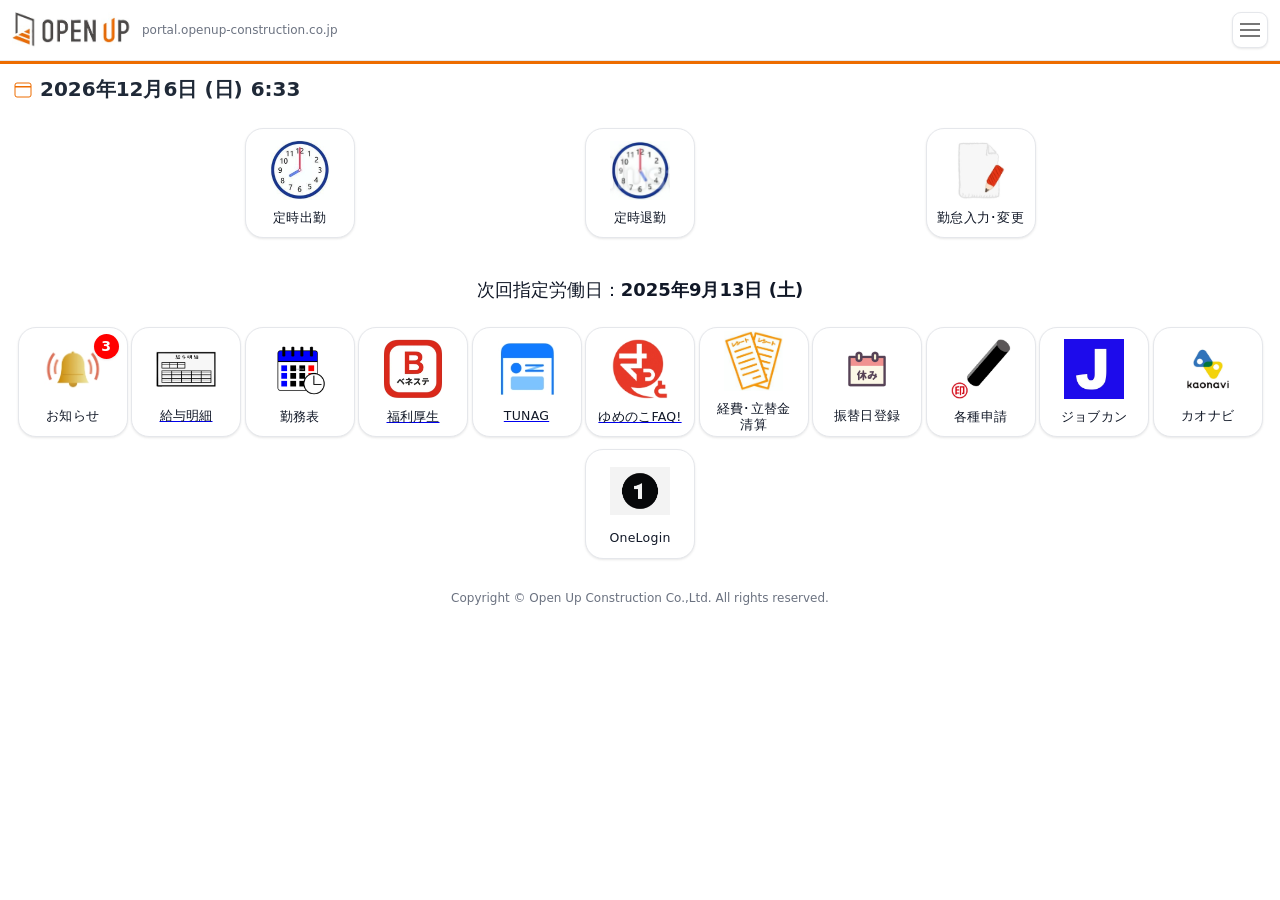
==== index.html @ dcee2a84 "Update link for 経費清算 to index-s.html" ====
<!doctype html>
<html lang="ja">
<head>
	<meta charset="utf-8" />
	<meta name="viewport" content="width=device-width, initial-scale=1" />
	<title>OPCポータル</title>
	<link rel="stylesheet" href="./css/styles.css" />
</head>
<body>
	<main class="app" role="application">
		<!-- 1) Header -->
		<header class="topbar" aria-label="ヘッダー">
			<div class="brand">
				<img class="brand__logo" src="./img/openup.jpg" alt="OPCポータル">
				<span class="brand__url">portal.openup-construction.co.jp</span>
			</div>
			<button class="menu-btn" id="btnMenu" aria-haspopup="dialog" aria-expanded="false" aria-controls="menuSheet">
				<img src="data:image/svg+xml;utf8,
					<svg xmlns='http://www.w3.org/2000/svg' width='20' height='20'>
						<rect y='3' width='20' height='2' fill='%23777'/>
						<rect y='9' width='20' height='2' fill='%23777'/>
						<rect y='15' width='20' height='2' fill='%23777'/>
					</svg>" alt="">
			</button>
		</header>

		<!-- 2) Date strip -->
		<section class="datestrip" aria-label="日付と時刻">
			<div class="datestrip__date">
				<img src="data:image/svg+xml;utf8,
					<svg xmlns='http://www.w3.org/2000/svg' width='18' height='18'>
						<rect x='1' y='3' width='16' height='14' rx='2' ry='2' fill='%23ffffff' stroke='%23ed6c00'/>
						<rect x='1' y='6' width='16' height='1.5' fill='%23ed6c00'/>
					</svg>" alt="" width="18" height="18">
				<span id="todayText"></span><span id="clockText"></span>
				<!--div class="datestrip__time" id="clockText" aria-live="polite"></div-->
			</div>
			
		</section>

		<!-- 3) Main wrapper（←ここが1frの中身） -->
		<div class="main">
			<!-- 勤怠タイル -->
			<section class="section section--att" aria-label="勤怠メニュー">
				<div class="tiles">
					<div class="tile" role="button" tabindex="0" aria-label="出勤">
						<img alt="" src="./img/start.jpg"><div class="tile__label">定時出勤</div>
					</div>
					<div class="tile" role="button" tabindex="0" aria-label="退勤する">
						<img alt="" src="./img/end.jpg"><div class="tile__label">定時退勤</div>
					</div>
					<div class="tile" role="button" tabindex="0" aria-label="勤怠入力">
						<img alt="" src="./img/kintai.jpg"><div class="tile__label">勤怠入力･変更</div>
					</div>
				</div>
			</section>

			<!-- 次回指定労働日（テキスト／中央寄せ） -->
			<p class="nextday">次回指定労働日：<strong id="nextWorkday">2025年9月13日 (土)</strong></p>

			<!-- アプリメニュー（均等配置） -->
			<section class="section" aria-label="アプリメニュー">
				<div class="tiles">
					<div class="tile" aria-label="お知らせ" onclick="location.href='お知らせ一覧.html'">
						<span class="badge" id="badge-notice" data-count="3" hidden>0</span>
						<img alt="" src="./img/info.jpg"><div class="tile__label">お知らせ</div>
					</div>
					<a href="https://dk.jpdata.net/yume-kyuyo/mobile/" target="_blank" rel="noopener noreferrer" class="tile" aria-label="給与明細">
						<img alt="" src="./img/kyuyo.jpg"><div class="tile__label">給与明細</div>
					</a>
					<div class="tile" aria-label="勤務表" onclick="location.href='https://stggweb.yumeshin.co.jp/employee-work-time-edit/50120'">
						<img alt="" src="./img/kinmuhyo.png"><div class="tile__label">勤務表</div>
					</div>
					<a href="https://auth.benefit-one.inc/auth/login/bs?force_re_authentication=TRUE&callback_authorization_start_uri=https://bff-top.bs.benefit-one.inc/v1/top/auth-start" target="_blank" rel="noopener noreferrer" class="tile" aria-label="福利厚生">
						<img alt="" src="./img/benesta.jpg"><div class="tile__label">福利厚生</div>
					</a>
					<a href="https://tunag.jp/m/home" target="_blank" rel="noopener noreferrer" class="tile" aria-label="TUNAG">
    					<img alt="" src="./img/tunag.jpg"><div class="tile__label">TUNAG</div>
					</a>
					<a href="https://yumeshin.satfaq.app/widgets/3fd68b4f88514163a1acf3d1bbba5f91" target="_blank" rel="noopener noreferrer" class="tile" aria-label="ゆめのこFAQ!">
						<img alt="" src="./img/faq.jpg"><div class="tile__label">ゆめのこFAQ!</div>
					</a>
					<div class="tile" aria-label="経費清算" onclick="location.href='./settlement/index-s.html'">
						<img alt="" src="./img/receipt.jpg"><div class="tile__label">経費･立替金<br>清算</div>
					</div>
					<div class="tile" aria-label="振替日登録"  onclick="location.href='https://stggweb.yumeshin.co.jp/employee-work-transfer'">
						<img alt="" src="./img/Holiday.png"><div class="tile__label">振替日登録</div>
					</div>
					<div class="tile" aria-label="各種申請">
						<img alt="" src="./img/shinsei.jpg"><div class="tile__label">各種申請</div>
					</div>
					<div class="tile" aria-label="ジョブカン" onclick="location.href='https://id.jobcan.jp/users/sign_in'">
						<img alt="" src="./img/jobin_com_logo.jpg"><div class="tile__label">ジョブカン</div>
					</div>
					<div class="tile" aria-label="カオナビ" onclick="location.href='https://service.kaonavi.jp/login'">
						<img alt="" src="./img/kaonabi.jpg"><div class="tile__label">カオナビ</div>
					</div>
					<div class="tile" aria-label="Onelogin" onclick="location.href='https://openupgroup.onelogin.com/login2/?return=eyJ0eXAiOiJKV1QiLCJhbGciOiJIUzI1NiJ9.[base64].iSRkIpfdG9pW3fAMaHOJvR6dykRWOzftgyVLBs6Pmww#app='">
						<img alt="" src="./img/onelogin.jpg"><div class="tile__label">OneLogin</div>
					</div>
				</div>
			</section>
			<div class="footer-note">Copyright © Open Up Construction Co.,Ltd. All rights reserved.</div>
		</div> <!-- /.main -->
	</main>

	<!-- Overlay Menu -->
	<div class="overlay" id="overlay" aria-hidden="true">
		<div class="sheet" id="menuSheet" role="dialog" aria-modal="true" aria-labelledby="menuTitle">
			<header id="menuTitle">メニュー</header>
			<ul>
				<li>
					<button class="menuitem" type="button">
						<img alt="" src="data:image/svg+xml;utf8,
							<svg xmlns='http://www.w3.org/2000/svg' width='18' height='18'>
								<circle cx='9' cy='9' r='8' stroke='%23ed6c00' fill='none'/>
								<path d='M9 5v6' stroke='%23ed6c00'/>
								<circle cx='9' cy='13' r='1' fill='%23ed6c00'/>
							</svg>">パスワード設定
					</button>
				</li>
				<li>
					<button class="menuitem" type="button">
						<img alt="" src="data:image/svg+xml;utf8,
							<svg xmlns='http://www.w3.org/2000/svg' width='18' height='18'>
								<path d='M3 3h8v12H3z' fill='none' stroke='%23ed6c00'/>
								<path d='M11 9h5' stroke='%23ed6c00'/>
								<path d='M13 7l3 2-3 2' fill='%23ed6c00'/>
							</svg>">ログアウト
					</button>
				</li>
			</ul>
		</div>
	</div>

	<!-- 共通関数 -->
	<script src="./js/utils.js"></script>

	<!-- ページ固有の初期化 -->
	<script>
		// 日付・時刻
		const todayText = document.getElementById('todayText');
		const clockText = document.getElementById('clockText');
		function tick(){
			const now = new Date();
			todayText.textContent = window.formatDateJP(now);
			clockText.textContent = window.formatTime(now);
		}
		tick();
		setInterval(tick, 10_000);

		// バッジ初期表示：?notice= > data-count の優先順
		document.addEventListener('DOMContentLoaded', () => {
			const qs = new URLSearchParams(location.search);
			const qsNotice = qs.get('notice');
			const el = document.getElementById('badge-notice');
			const initial = qsNotice !== null
				? parseInt(qsNotice, 10) || 0
				: parseInt(el?.dataset.count || '0', 10);
			window.updateBadge('badge-notice', initial);
		});

		// オーバーレイメニュー
		const btnMenu = document.getElementById('btnMenu');
		const overlay = document.getElementById('overlay');
		const sheet = document.getElementById('menuSheet');
		function openMenu(){
			overlay.setAttribute('aria-hidden','false');
			btnMenu.setAttribute('aria-expanded','true');
			setTimeout(()=> sheet.querySelector('.menuitem')?.focus(), 0);
		}
		function closeMenu(){
			overlay.setAttribute('aria-hidden','true');
			btnMenu.setAttribute('aria-expanded','false');
			btnMenu.focus();
		}
		btnMenu.addEventListener('click', openMenu);
		overlay.addEventListener('click', (e)=>{ if(e.target === overlay) closeMenu(); });
		document.addEventListener('keydown', (e)=>{ if(e.key === 'Escape' && overlay.getAttribute('aria-hidden')==='false') closeMenu(); });
	</script>
</body>
</html>
---- css/styles.css ----
/* Reset */
*,*::before,*::after{box-sizing:border-box}
html,body{margin:0;padding:0}
img{max-width:100%;display:block}
button{background:none;border:none;font:inherit}
p{margin:0} /* pの既定余白を消す */

:root{
	--brand:#ed6c00;
	--brand-weak: rgba(237,108,0,.08);
	--text:#222; --muted:#6b7280; --border:#e5e7eb; --tile:#fff;
	--shadow:0 1px 3px rgba(0,0,0,.06),0 1px 2px rgba(0,0,0,.04);
	--radius-lg:18px;
	--maxw:1280px;
	--tile-size:110px;  /* タイル固定サイズ（幅=高さ） */
	--gap:12px;
}

body{
	background:#f3f4f6; color:var(--text);
	font-family:system-ui,-apple-system,"Segoe UI",Roboto,"Helvetica Neue",Arial,
		"Noto Sans JP","Hiragino Kaku Gothic ProN","Yu Gothic UI","Yu Gothic",Meiryo,sans-serif;
	line-height:1.5;
}

/* App shell（3行目1frは“メインラッパー”専用） */
.app{
	max-width:var(--maxw); margin:0 auto; min-height:100dvh; background:#fff;
	display:grid; grid-template-rows:auto auto 1fr; /* header / datestrip / main */
	box-shadow:var(--shadow);
}

/* Topbar */
.topbar{
	display:grid; grid-template-columns:1fr auto; align-items:center; gap:12px;
	padding:10px 12px; border-bottom:1px solid var(--border); background:#fff;
}
.brand{display:flex;align-items:center;gap:10px}
.brand__logo{width:120px;height:40px;object-fit:contain;background:#fff;border-radius:6px}
.brand__url{display:none;color:var(--muted);font-size:12px}
@media (min-width:640px){ .brand__url{display:block} }
.menu-btn{width:36px;height:36px;border-radius:9px;border:1px solid var(--border);
	background:#fff;box-shadow:var(--shadow);display:grid;place-items:center;cursor:pointer}
.menu-btn img{width:20px;height:20px}

/* Date strip */
.datestrip{
	background:#fff;color:#1f2937; display:flex;align-items:center;justify-content:space-between;
	padding:10px 14px; border-top:3px solid var(--brand); 
	/*border-bottom:1px solid var(--border);*/
}
.datestrip__date{display:flex;align-items:center;gap:8px;font-weight:700;font-size:20px}
/*.datestrip__time{font-weight:700;font-variant-numeric:tabular-nums}*/

/* メイン内容のラッパー */
.main{ display:block; }

/* セクション共通パディング */
.section{ padding:14px; }
.section--att{ padding-bottom:8px; } /* 次のテキストと詰める */

/* ▼ タイル並び：横幅に合わせて“均等”配置（各行でspace-evenly） */
.tiles{
	display:flex;
	flex-wrap:wrap;
	justify-content:space-evenly;  /* 横方向を均等配置 */
	align-content:flex-start;
	row-gap:var(--gap);            /* 行間だけ固定 */
	column-gap:0;                  /* 横はspace-evenlyに任せる */
}

/* タイル本体（固定正方形） */
.tile{
	position:relative; width:var(--tile-size); height:var(--tile-size);
	background:var(--tile); border:1px solid var(--border); border-radius:var(--radius-lg);
	box-shadow:var(--shadow); padding:12px 10px;
	display:flex; flex-direction:column; align-items:center; justify-content:center;
	gap:10px; text-align:center; transition:transform .08s ease,background .2s ease;
	overflow:hidden; cursor:default;
}
.tile:hover{ background:#fafafa; transform:translateY(-1px); }
.tile img{ width:60px; height:60px; object-fit:contain; }
.tile__label{
	font-size:12.5px;color:#111827;line-height:1.25;letter-spacing:.02em;
	display:grid;
	/*display:-webkit-box; -webkit-line-clamp:2; -webkit-box-orient:vertical; overflow:hidden; */
}
.badge{
	position:absolute; top:6px; right:8px; min-width:25px; height:25px; padding:0 5px;
	border-radius:999px; background:#ff0000; color:#fff; font-weight:700; font-size:14px;
	display:grid; place-items:center; box-shadow:var(--shadow);
}
.badge[hidden]{display:none}

/* 次回指定労働日（テキスト行：中央寄せ） */
.nextday{
	padding:30px 14px 10px;
	color:#111827;
	font-size:18px;
	text-align:center;
}
.nextday strong{ font-weight:700; }

/* Footer note */
.footer-note{ padding:16px 14px 24px; font-size:12px; color:#6b7280; text-align:center; }

/* Overlay menu */
.overlay{position:fixed;inset:0;background:rgba(0,0,0,.38);display:none;z-index:50}
.overlay[aria-hidden="false"]{display:block}
.sheet{
	position:absolute;top:12px;right:12px;width:220px;background:#fff;border:1px solid var(--border);
	border-radius:16px;box-shadow:0 10px 30px rgba(0,0,0,.18);overflow:hidden;animation:pop .12s ease;
}
@keyframes pop{from{opacity:0;transform:scale(.98)}to{opacity:1;transform:scale(1)}}
.sheet header{padding:10px 14px;font-weight:700;border-bottom:1px solid var(--border);background:var(--brand-weak)}
.sheet ul{list-style:none;margin:0;padding:6px}
.sheet li{margin:2px 0}
.sheet button.menuitem{width:100%;text-align:left;padding:10px 12px;border-radius:10px;cursor:pointer}
.sheet button.menuitem:hover{background:#f9fafb}
.sheet button.menuitem img{width:18px;height:18px;margin-right:8px;vertical-align:-4px}
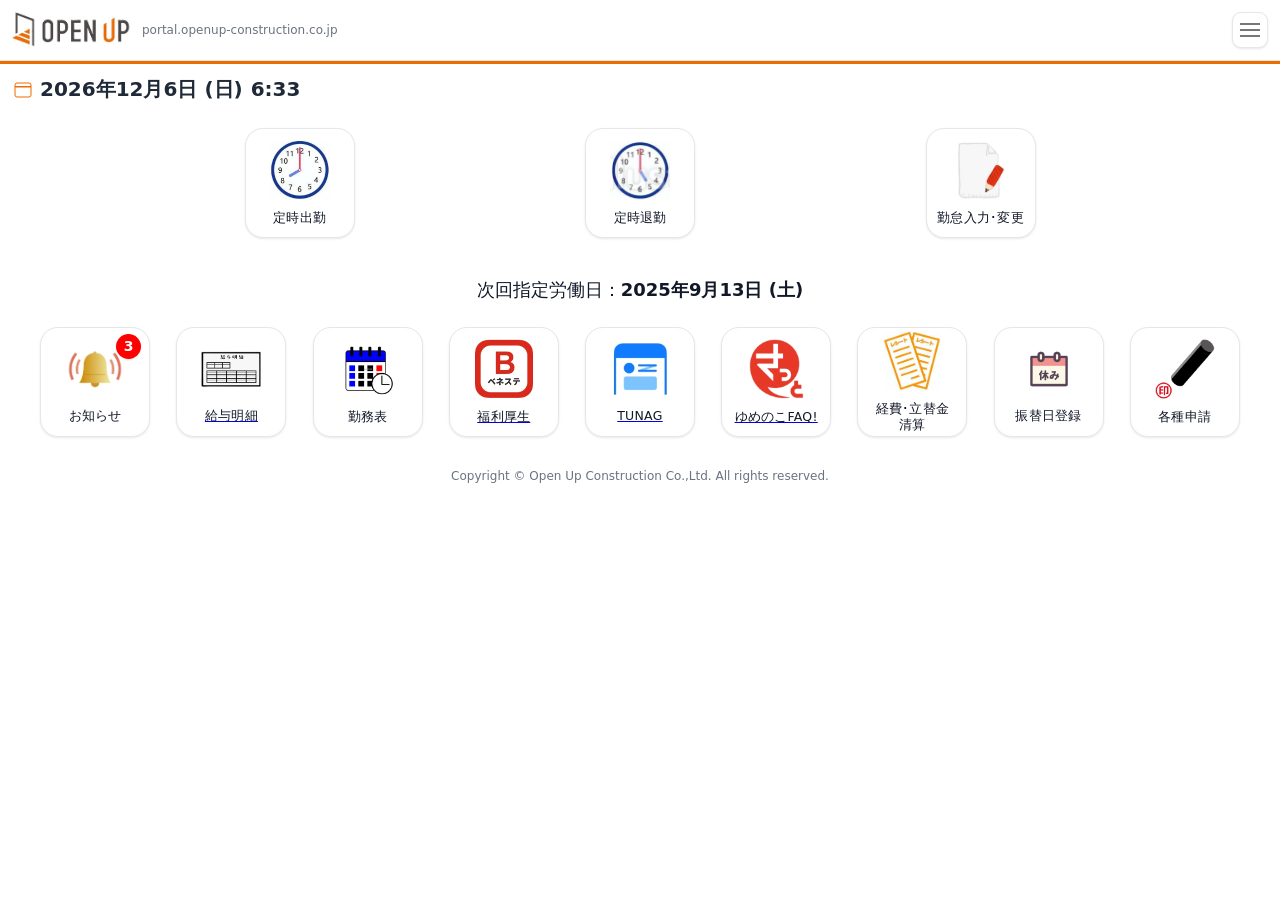
==== commit 07af911a: "Remove job-related tiles from index.html Removed job-related tiles for Jobcan, Kaonavi, and OneLogin" ====
--- a/index.html
+++ b/index.html
@@ -89,15 +89,6 @@
 					<div class="tile" aria-label="各種申請">
 						<img alt="" src="./img/shinsei.jpg"><div class="tile__label">各種申請</div>
 					</div>
-					<div class="tile" aria-label="ジョブカン" onclick="location.href='https://id.jobcan.jp/users/sign_in'">
-						<img alt="" src="./img/jobin_com_logo.jpg"><div class="tile__label">ジョブカン</div>
-					</div>
-					<div class="tile" aria-label="カオナビ" onclick="location.href='https://service.kaonavi.jp/login'">
-						<img alt="" src="./img/kaonabi.jpg"><div class="tile__label">カオナビ</div>
-					</div>
-					<div class="tile" aria-label="Onelogin" onclick="location.href='https://openupgroup.onelogin.com/login2/?return=eyJ0eXAiOiJKV1QiLCJhbGciOiJIUzI1NiJ9.[base64].iSRkIpfdG9pW3fAMaHOJvR6dykRWOzftgyVLBs6Pmww#app='">
-						<img alt="" src="./img/onelogin.jpg"><div class="tile__label">OneLogin</div>
-					</div>
 				</div>
 			</section>
 			<div class="footer-note">Copyright © Open Up Construction Co.,Ltd. All rights reserved.</div>
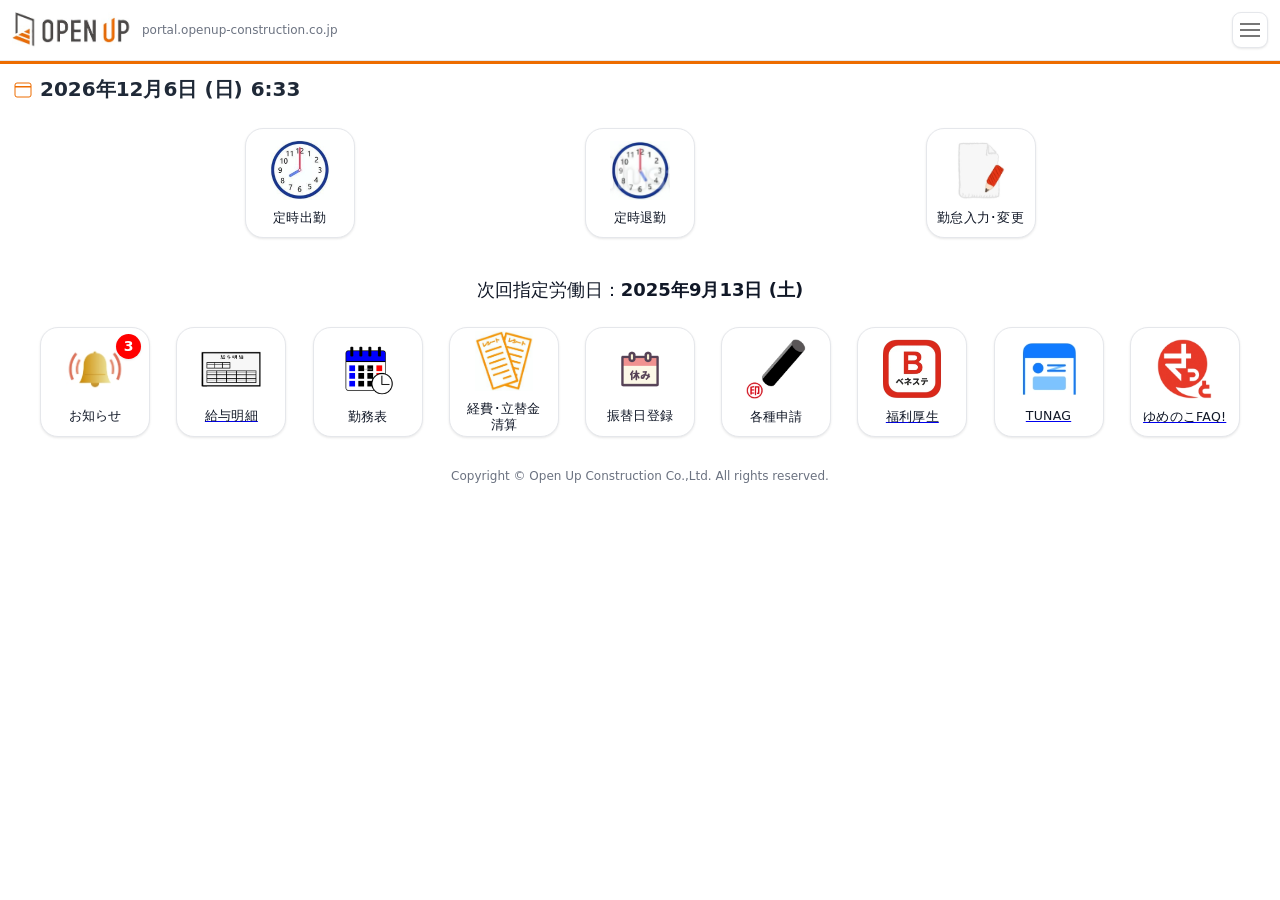
==== commit 4c936323: "Update index.html" ====
--- a/index.html
+++ b/index.html
@@ -71,6 +71,15 @@
 					<div class="tile" aria-label="勤務表" onclick="location.href='https://stggweb.yumeshin.co.jp/employee-work-time-edit/50120'">
 						<img alt="" src="./img/kinmuhyo.png"><div class="tile__label">勤務表</div>
 					</div>
+					<div class="tile" aria-label="経費清算" onclick="location.href='./settlement/index-s.html'">
+						<img alt="" src="./img/receipt.jpg"><div class="tile__label">経費･立替金<br>清算</div>
+					</div>
+					<div class="tile" aria-label="振替日登録"  onclick="location.href='https://stggweb.yumeshin.co.jp/employee-work-transfer'">
+						<img alt="" src="./img/Holiday.png"><div class="tile__label">振替日登録</div>
+					</div>
+					<div class="tile" aria-label="各種申請" onclick="location.href='./application/index-a.html'">
+						<img alt="" src="./img/shinsei.jpg"><div class="tile__label">各種申請</div>
+					</div>
 					<a href="https://auth.benefit-one.inc/auth/login/bs?force_re_authentication=TRUE&callback_authorization_start_uri=https://bff-top.bs.benefit-one.inc/v1/top/auth-start" target="_blank" rel="noopener noreferrer" class="tile" aria-label="福利厚生">
 						<img alt="" src="./img/benesta.jpg"><div class="tile__label">福利厚生</div>
 					</a>
@@ -80,15 +89,6 @@
 					<a href="https://yumeshin.satfaq.app/widgets/3fd68b4f88514163a1acf3d1bbba5f91" target="_blank" rel="noopener noreferrer" class="tile" aria-label="ゆめのこFAQ!">
 						<img alt="" src="./img/faq.jpg"><div class="tile__label">ゆめのこFAQ!</div>
 					</a>
-					<div class="tile" aria-label="経費清算" onclick="location.href='./settlement/index-s.html'">
-						<img alt="" src="./img/receipt.jpg"><div class="tile__label">経費･立替金<br>清算</div>
-					</div>
-					<div class="tile" aria-label="振替日登録"  onclick="location.href='https://stggweb.yumeshin.co.jp/employee-work-transfer'">
-						<img alt="" src="./img/Holiday.png"><div class="tile__label">振替日登録</div>
-					</div>
-					<div class="tile" aria-label="各種申請">
-						<img alt="" src="./img/shinsei.jpg"><div class="tile__label">各種申請</div>
-					</div>
 				</div>
 			</section>
 			<div class="footer-note">Copyright © Open Up Construction Co.,Ltd. All rights reserved.</div>
